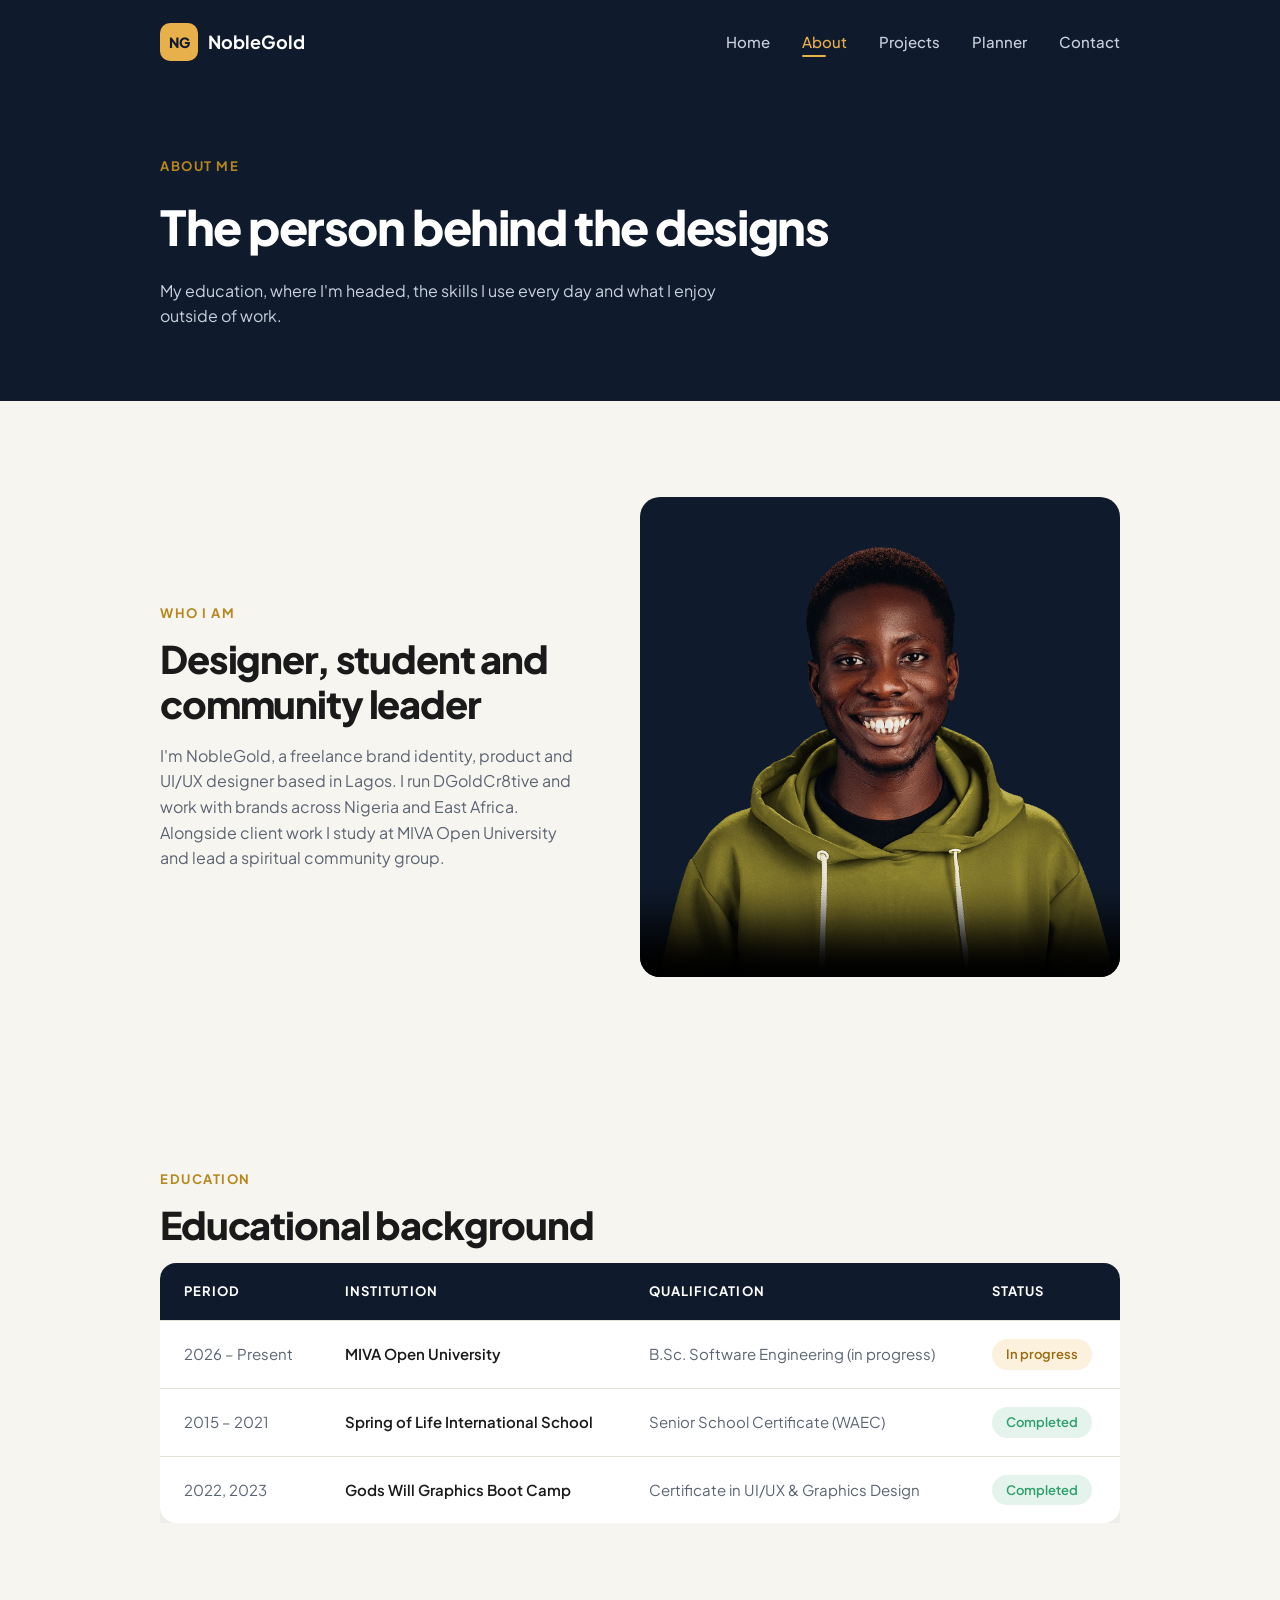
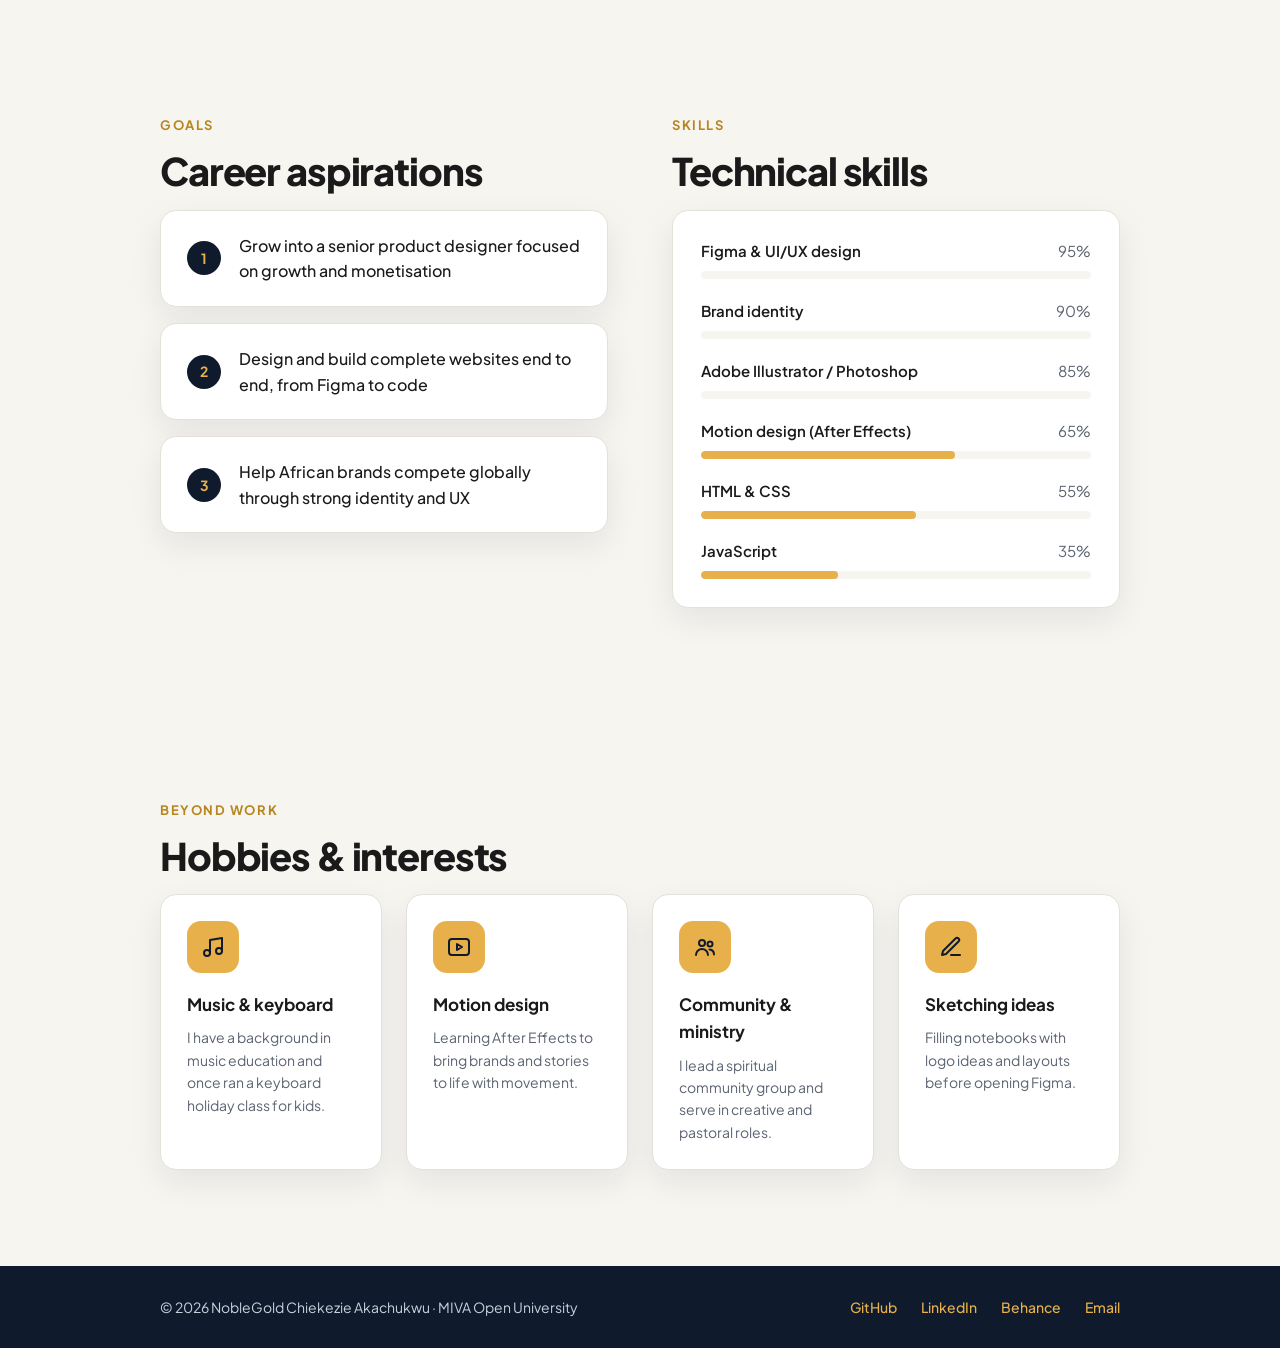
==== about.html @ 85f78d4f "COS 106 term project: portfolio and academic planner website Five-page responsive site (Home, About," ====
<!DOCTYPE html>
<html lang="en">
<head>
  <meta charset="UTF-8">
  <meta name="viewport" content="width=device-width, initial-scale=1.0">
  <title>About – NobleGold Chiekezie Akachukwu</title>

  <link rel="preconnect" href="https://fonts.googleapis.com">
  <link rel="preconnect" href="https://fonts.gstatic.com" crossorigin>
  <link href="https://fonts.googleapis.com/css2?family=Plus+Jakarta+Sans:wght@400;500;600;700;800&display=swap" rel="stylesheet">

  <link rel="stylesheet" href="css/style.css">
</head>
<body>

  <!-- ===== Navigation ===== -->
  <header class="site-nav">
    <nav class="container nav-inner">
      <a href="index.html" class="logo">
        <span class="logo-mark">NG</span>
        <span class="logo-name">NobleGold</span>
      </a>
      <button class="nav-toggle" id="navToggle" aria-label="Open menu">&#9776;</button>
      <ul class="nav-links" id="navLinks">
        <li><a href="index.html">Home</a></li>
        <li><a href="about.html" class="active">About</a></li>
        <li><a href="projects.html">Projects</a></li>
        <li><a href="planner.html">Planner</a></li>
        <li><a href="contact.html">Contact</a></li>
      </ul>
    </nav>
  </header>

  <main>

    <!-- ===== Page header ===== -->
    <section class="page-header">
      <div class="container">
        <span class="eyebrow">About me</span>
        <h1>The person behind the designs</h1>
        <p>My education, where I'm headed, the skills I use every day and what I enjoy outside of work.</p>
      </div>
    </section>

    <!-- ===== Intro + video (multimedia requirement) ===== -->
    <section class="section fade-up">
      <div class="container about-intro-inner">
        <div class="about-intro-text">
          <span class="eyebrow">Who I am</span>
          <h2 class="section-title">Designer, student and community leader</h2>
          <p>
            I'm NobleGold, a freelance brand identity, product and UI/UX designer
            based in Lagos. I run DGoldCr8tive and work with brands across Nigeria
            and East Africa. Alongside client work I study at MIVA Open University
            and lead a spiritual community group.
          </p>
        </div>

        <div class="about-video">
          <!-- Short intro video. Shows the profile photo until it plays. -->
          <video controls poster="images/profile.png">
            <source src="media/intro.mp4" type="video/mp4">
            Sorry, your browser doesn't support embedded videos.
          </video>
        </div>
      </div>
    </section>

    <!-- ===== Educational background (table requirement) ===== -->
    <section class="section fade-up">
      <div class="container">
        <span class="eyebrow">Education</span>
        <h2 class="section-title">Educational background</h2>

        <!-- Wrapper lets the table scroll sideways on small screens -->
        <div class="table-wrap">
          <table class="edu-table">
            <thead>
              <tr>
                <th>Period</th>
                <th>Institution</th>
                <th>Qualification</th>
                <th>Status</th>
              </tr>
            </thead>
            <tbody>
              <tr>
                <td>2026 – Present</td>
                <td>MIVA Open University</td>
                <td>B.Sc. Software Engineering (in progress)</td>
                <td><span class="pill pill-progress">In progress</span></td>
              </tr>
              <tr>
                <td>2015 – 2021</td>
                <td>Spring of Life International School</td>
                <td>Senior School Certificate (WAEC)</td>
                <td><span class="pill pill-done">Completed</span></td>
              </tr>
              <tr>
                <td>2022, 2023</td>
                <td>Gods Will Graphics Boot Camp</td>
                <td>Certificate in UI/UX &amp; Graphics Design</td>
                <td><span class="pill pill-done">Completed</span></td>
              </tr>
            </tbody>
          </table>
        </div>
      </div>
    </section>

    <!-- ===== Career aspirations + Technical skills ===== -->
    <section class="section fade-up">
      <div class="container goals-skills">

        <!-- Numbered aspiration cards (an ordered list) -->
        <div class="goals-col">
          <span class="eyebrow">Goals</span>
          <h2 class="section-title">Career aspirations</h2>
          <ol class="goal-list">
            <li class="card">Grow into a senior product designer focused on growth and monetisation</li>
            <li class="card">Design and build complete websites end to end, from Figma to code</li>
            <li class="card">Help African brands compete globally through strong identity and UX</li>
          </ol>
        </div>

        <!-- Skill bars: widths animate when scrolled into view (see main.js) -->
        <div class="skills-col">
          <span class="eyebrow">Skills</span>
          <h2 class="section-title">Technical skills</h2>
          <div class="card skills-card">
            <div class="skill">
              <div class="skill-top"><span class="name">Figma &amp; UI/UX design</span><span>95%</span></div>
              <div class="skill-track"><div class="skill-fill" data-width="95%"></div></div>
            </div>
            <div class="skill">
              <div class="skill-top"><span class="name">Brand identity</span><span>90%</span></div>
              <div class="skill-track"><div class="skill-fill" data-width="90%"></div></div>
            </div>
            <div class="skill">
              <div class="skill-top"><span class="name">Adobe Illustrator / Photoshop</span><span>85%</span></div>
              <div class="skill-track"><div class="skill-fill" data-width="85%"></div></div>
            </div>
            <div class="skill">
              <div class="skill-top"><span class="name">Motion design (After Effects)</span><span>65%</span></div>
              <div class="skill-track"><div class="skill-fill" data-width="65%"></div></div>
            </div>
            <div class="skill">
              <div class="skill-top"><span class="name">HTML &amp; CSS</span><span>55%</span></div>
              <div class="skill-track"><div class="skill-fill" data-width="55%"></div></div>
            </div>
            <div class="skill">
              <div class="skill-top"><span class="name">JavaScript</span><span>35%</span></div>
              <div class="skill-track"><div class="skill-fill" data-width="35%"></div></div>
            </div>
          </div>
        </div>

      </div>
    </section>

    <!-- ===== Hobbies & interests ===== -->
    <section class="section fade-up">
      <div class="container">
        <span class="eyebrow">Beyond work</span>
        <h2 class="section-title">Hobbies &amp; interests</h2>

        <div class="hobby-grid">
          <article class="card hobby-card">
            <div class="hobby-icon">
              <!-- Music note icon -->
              <svg width="24" height="24" viewBox="0 0 24 24" fill="none" stroke="#0F1B2D" stroke-width="2" stroke-linecap="round" stroke-linejoin="round" aria-hidden="true">
                <path d="M9 18V5l12-2v13"/><circle cx="6" cy="18" r="3"/><circle cx="18" cy="16" r="3"/>
              </svg>
            </div>
            <h3>Music &amp; keyboard</h3>
            <p>I have a background in music education and once ran a keyboard holiday class for kids.</p>
          </article>

          <article class="card hobby-card">
            <div class="hobby-icon">
              <!-- Play / motion icon -->
              <svg width="24" height="24" viewBox="0 0 24 24" fill="none" stroke="#0F1B2D" stroke-width="2" stroke-linecap="round" stroke-linejoin="round" aria-hidden="true">
                <rect x="2" y="4" width="20" height="16" rx="3"/><path d="M10 9l5 3-5 3z"/>
              </svg>
            </div>
            <h3>Motion design</h3>
            <p>Learning After Effects to bring brands and stories to life with movement.</p>
          </article>

          <article class="card hobby-card">
            <div class="hobby-icon">
              <!-- People icon -->
              <svg width="24" height="24" viewBox="0 0 24 24" fill="none" stroke="#0F1B2D" stroke-width="2" stroke-linecap="round" stroke-linejoin="round" aria-hidden="true">
                <circle cx="9" cy="8" r="3"/><path d="M3 20c0-3.3 2.7-6 6-6s6 2.7 6 6"/><circle cx="17" cy="9" r="2.5"/><path d="M16.5 14.5c2.8.3 4.5 2.3 4.5 5"/>
              </svg>
            </div>
            <h3>Community &amp; ministry</h3>
            <p>I lead a spiritual community group and serve in creative and pastoral roles.</p>
          </article>

          <article class="card hobby-card">
            <div class="hobby-icon">
              <!-- Pencil icon -->
              <svg width="24" height="24" viewBox="0 0 24 24" fill="none" stroke="#0F1B2D" stroke-width="2" stroke-linecap="round" stroke-linejoin="round" aria-hidden="true">
                <path d="M12 20h9"/><path d="M16.5 3.5a2.1 2.1 0 0 1 3 3L7 19l-4 1 1-4z"/>
              </svg>
            </div>
            <h3>Sketching ideas</h3>
            <p>Filling notebooks with logo ideas and layouts before opening Figma.</p>
          </article>
        </div>
      </div>
    </section>

  </main>

  <!-- ===== Footer ===== -->
  <footer class="site-footer">
    <div class="container footer-inner">
      <p>&copy; 2026 NobleGold Chiekezie Akachukwu &middot; MIVA Open University</p>
      <ul class="footer-links">
        <li><a href="https://github.com/" target="_blank" rel="noopener">GitHub</a></li>
        <li><a href="https://www.linkedin.com/" target="_blank" rel="noopener">LinkedIn</a></li>
        <li><a href="https://www.behance.net/" target="_blank" rel="noopener">Behance</a></li>
        <li><a href="contact.html">Email</a></li>
      </ul>
    </div>
  </footer>

  <script src="js/main.js"></script>
</body>
</html>
---- css/style.css ----
/* ============================================================
   COS 106 Term Project – NobleGold portfolio
   One stylesheet shared by every page.
   Order: variables → base → buttons → nav → page header → footer
          → home → about → projects → planner → contact
          → animations → responsive breakpoints
   ============================================================ */

/* ---------- 1. Colour variables (the whole site uses these) ---------- */
:root {
  --navy: #0F1B2D;        /* nav, headers, footer */
  --gold: #E8B04A;        /* accent, primary buttons */
  --gold-dark: #B7861F;   /* small uppercase eyebrow labels */
  --cream: #F7F5F0;       /* page background */
  --white: #FFFFFF;       /* cards */
  --ink: #1A1A1A;         /* headings */
  --muted: #5B6472;       /* body text */
  --soft: #C9D1DC;        /* light text on navy */
  --line: #E4E1DA;        /* borders */
  --green: #2E9E6A;       /* completed */
  --red: #D14B4B;         /* delete / errors */
  --tag-bg: #FBF1DC;      /* tag pill background */
  --tag-text: #9A6A12;    /* tag pill text */
  --shadow: 0 12px 32px rgba(15, 27, 45, .08); /* soft card shadow */
}

/* ---------- 2. Base styles ---------- */
* { margin: 0; padding: 0; box-sizing: border-box; }

html { scroll-behavior: smooth; }

body {
  font-family: 'Plus Jakarta Sans', sans-serif;
  background: var(--cream);
  color: var(--muted);
  font-size: 16px;
  line-height: 1.6;
}

img { max-width: 100%; display: block; }

a { text-decoration: none; color: inherit; }

/* Centred content column used on every page */
.container {
  max-width: 1200px;
  margin: 0 auto;
  padding: 0 120px;
}

/* Vertical rhythm for big page sections */
.section { padding: 96px 0; }

/* Small uppercase label above section titles */
.eyebrow {
  display: block;
  font-size: 13px;
  font-weight: 700;
  letter-spacing: 0.12em;
  text-transform: uppercase;
  color: var(--gold-dark);
  margin-bottom: 12px;
}

/* Big section titles */
.section-title {
  font-size: 38px;
  font-weight: 800;
  letter-spacing: -0.03em;
  color: var(--ink);
  line-height: 1.2;
  margin-bottom: 16px;
}

/* ---------- 3. Buttons ---------- */
.btn {
  display: inline-block;
  padding: 14px 28px;
  border-radius: 12px;
  font-family: inherit;
  font-size: 16px;
  font-weight: 600;
  cursor: pointer;
  border: 1px solid transparent;
  transition: transform .2s ease, box-shadow .2s ease;
}

.btn:hover {
  transform: translateY(-2px);           /* small lift on hover */
  box-shadow: 0 8px 20px rgba(15, 27, 45, .15);
}

.btn-primary { background: var(--gold); color: var(--navy); }

.btn-secondary {
  background: transparent;
  color: inherit;
  border-color: var(--soft);
}

/* ---------- 4. Navigation bar (same on every page) ---------- */
.site-nav {
  background: var(--navy);
  height: 84px;
  display: flex;
  align-items: center;
}

.nav-inner {
  width: 100%;
  display: flex;
  align-items: center;
  justify-content: space-between;
}

/* Logo: gold rounded square + name */
.logo { display: flex; align-items: center; gap: 10px; }

.logo-mark {
  width: 38px;
  height: 38px;
  background: var(--gold);
  color: var(--navy);
  border-radius: 10px;
  display: flex;
  align-items: center;
  justify-content: center;
  font-weight: 800;
  font-size: 14px;
}

.logo-name { color: var(--white); font-weight: 700; font-size: 18px; }

/* Nav links */
.nav-links {
  display: flex;
  gap: 32px;
  list-style: none;
}

.nav-links a {
  color: var(--soft);
  font-size: 15px;
  font-weight: 500;
  padding-bottom: 6px;
  position: relative;
  transition: color .2s ease;
}

.nav-links a:hover { color: var(--white); }

/* Active page link: gold with a short gold underline */
.nav-links a.active { color: var(--gold); }

.nav-links a.active::after {
  content: "";
  position: absolute;
  left: 0;
  bottom: 0;
  width: 24px;
  height: 2px;
  background: var(--gold);
  border-radius: 2px;
}

/* Hamburger button – hidden on desktop, shown on mobile */
.nav-toggle {
  display: none;
  background: none;
  border: 1px solid var(--soft);
  border-radius: 8px;
  color: var(--white);
  font-size: 20px;
  padding: 6px 12px;
  cursor: pointer;
}

/* ---------- 5. Page header (inner pages) ---------- */
.page-header {
  background: var(--navy);
  padding: 72px 0;
}

.page-header h1 {
  font-size: 48px;
  font-weight: 800;
  letter-spacing: -0.03em;
  color: var(--white);
  margin-bottom: 12px;
}

.page-header p { color: var(--soft); max-width: 560px; }

/* ---------- 6. Footer (same on every page) ---------- */
.site-footer {
  background: var(--navy);
  padding: 28px 0;
}

.footer-inner {
  display: flex;
  align-items: center;
  justify-content: space-between;
  flex-wrap: wrap;
  gap: 16px;
}

.footer-inner p { color: var(--soft); font-size: 14px; }

.footer-links { display: flex; gap: 24px; list-style: none; }

.footer-links a { color: var(--gold); font-size: 14px; font-weight: 500; }

.footer-links a:hover { text-decoration: underline; }

/* ---------- 7. Home page ---------- */

/* Hero: navy, two columns (text + photo) */
.hero { background: var(--navy); padding: 88px 0; }

.hero-inner {
  display: flex;
  align-items: center;
  gap: 64px;
}

.hero-text { flex: 1; }

/* Status pill at the top of the hero */
.hero-pill {
  display: inline-flex;
  align-items: center;
  gap: 8px;
  background: rgba(232, 176, 74, .12);
  color: var(--gold);
  font-size: 14px;
  font-weight: 500;
  padding: 8px 16px;
  border-radius: 999px;
  margin-bottom: 24px;
}

.hero-pill::before {
  content: "";
  width: 8px;
  height: 8px;
  border-radius: 50%;
  background: var(--gold);
}

.hero-hello { color: var(--soft); font-size: 20px; margin-bottom: 8px; }

.hero-name {
  font-size: 56px;
  font-weight: 800;
  letter-spacing: -0.03em;
  line-height: 1.1;
  color: var(--white);
  margin-bottom: 20px;
}

.hero-intro { color: var(--soft); max-width: 520px; margin-bottom: 32px; }

.hero-buttons { display: flex; gap: 16px; flex-wrap: wrap; }

.hero .btn-secondary { color: var(--white); }

/* Photo in a rounded gold card */
.hero-photo {
  flex: 0 0 380px;
  background: var(--gold);
  border-radius: 28px;
  overflow: hidden;
}

.hero-photo img { width: 100%; height: auto; }

/* Brief biography: text left, stat cards right */
.bio-inner { display: flex; gap: 64px; align-items: flex-start; }

.bio-text { flex: 1; }

.bio-text p { margin-bottom: 20px; }

.bio-link { color: var(--gold-dark); font-weight: 600; }

.bio-link:hover { text-decoration: underline; }

.bio-stats {
  flex: 0 0 420px;
  display: flex;
  flex-direction: column;
  gap: 16px;
}

/* Reusable white card look */
.card {
  background: var(--white);
  border: 1px solid var(--line);
  border-radius: 16px;
  box-shadow: var(--shadow);
  transition: transform .2s ease, box-shadow .2s ease;
}

.card:hover {
  transform: translateY(-4px);
  box-shadow: 0 16px 40px rgba(15, 27, 45, .12);
}

.stat-card {
  display: flex;
  align-items: center;
  gap: 20px;
  padding: 24px 28px;
}

.stat-number {
  font-size: 32px;
  font-weight: 800;
  color: var(--ink);
  letter-spacing: -0.03em;
}

/* Featured projects grid (also used as the base card on Projects page) */
.featured-head {
  display: flex;
  justify-content: space-between;
  align-items: flex-end;
  margin-bottom: 40px;
}

.featured-grid {
  display: grid;
  grid-template-columns: repeat(3, 1fr); /* CSS Grid requirement */
  gap: 28px;
}

.project-card { overflow: hidden; display: flex; flex-direction: column; }

.project-card img { height: 220px; object-fit: cover; width: 100%; }

.project-card-body { padding: 24px; }

/* Small tag pill on project cards */
.tag-pill {
  display: inline-block;
  background: var(--tag-bg);
  color: var(--tag-text);
  font-size: 13px;
  font-weight: 600;
  padding: 5px 12px;
  border-radius: 999px;
  margin-bottom: 14px;
}

.project-card h3 {
  font-size: 20px;
  font-weight: 700;
  color: var(--ink);
  margin-bottom: 10px;
}

.project-card p { font-size: 15px; margin-bottom: 16px; }

.project-link { color: var(--gold-dark); font-weight: 600; font-size: 15px; }

.project-link:hover { text-decoration: underline; }

/* ---------- 8. About page ---------- */

/* Intro + video, two columns */
.about-intro-inner { display: flex; gap: 64px; align-items: center; }

.about-intro-text { flex: 1; }

.about-video { flex: 0 0 480px; }

.about-video video {
  width: 100%;
  border-radius: 20px;
  display: block;
  background: var(--navy);
}

/* Education table */
.table-wrap { overflow-x: auto; }  /* lets the table scroll on small screens */

.edu-table {
  width: 100%;
  border-collapse: collapse;
  background: var(--white);
  border-radius: 16px;
  overflow: hidden;
  box-shadow: var(--shadow);
}

.edu-table thead { background: var(--navy); }

.edu-table th {
  color: var(--white);
  font-size: 13px;
  font-weight: 700;
  letter-spacing: 0.08em;
  text-transform: uppercase;
  text-align: left;
  padding: 18px 24px;
}

.edu-table td {
  padding: 18px 24px;
  border-top: 1px solid var(--line);
  font-size: 15px;
}

.edu-table td:nth-child(2) { color: var(--ink); font-weight: 600; }

/* Coloured status pills inside tables and the planner */
.pill {
  display: inline-block;
  font-size: 13px;
  font-weight: 600;
  padding: 5px 14px;
  border-radius: 999px;
}

.pill-progress, .pill-pending { background: var(--tag-bg); color: var(--tag-text); }

.pill-done { background: rgba(46, 158, 106, .12); color: var(--green); }

/* Career aspirations + skills, two columns */
.goals-skills { display: flex; gap: 64px; align-items: flex-start; }

.goals-col, .skills-col { flex: 1; }

/* Numbered aspiration cards built on an <ol> */
.goal-list { list-style: none; counter-reset: goal; display: flex; flex-direction: column; gap: 16px; }

.goal-list li {
  counter-increment: goal;
  display: flex;
  align-items: center;
  gap: 18px;
  padding: 22px 26px;
  color: var(--ink);
  font-weight: 500;
}

.goal-list li::before {
  content: counter(goal);
  flex: 0 0 34px;
  height: 34px;
  background: var(--navy);
  color: var(--gold);
  border-radius: 50%;
  display: flex;
  align-items: center;
  justify-content: center;
  font-size: 14px;
  font-weight: 700;
}

/* Skill progress bars */
.skills-card { padding: 28px; }

.skill { margin-bottom: 20px; }

.skill:last-child { margin-bottom: 0; }

.skill-top {
  display: flex;
  justify-content: space-between;
  margin-bottom: 8px;
  font-size: 15px;
}

.skill-top .name { color: var(--ink); font-weight: 600; }

.skill-track {
  height: 8px;
  background: var(--cream);
  border-radius: 999px;
  overflow: hidden;
}

/* The gold fill animates from 0 to its width when scrolled into view.
   JavaScript adds the .filled class; width comes from the inline style. */
.skill-fill {
  height: 100%;
  width: 0;
  background: var(--gold);
  border-radius: 999px;
  transition: width 1.2s ease;
}

/* Hobbies grid */
.hobby-grid {
  display: grid;
  grid-template-columns: repeat(4, 1fr); /* CSS Grid requirement */
  gap: 24px;
}

.hobby-card { padding: 26px; }

.hobby-icon {
  width: 52px;
  height: 52px;
  background: var(--gold);
  border-radius: 14px;
  display: flex;
  align-items: center;
  justify-content: center;
  margin-bottom: 18px;
}

.hobby-card h3 { font-size: 17px; font-weight: 700; color: var(--ink); margin-bottom: 8px; }

.hobby-card p { font-size: 14px; }

/* ---------- 9. Projects page ---------- */

/* Filter buttons */
.filter-bar { display: flex; gap: 12px; flex-wrap: wrap; margin-bottom: 48px; }

.filter-btn {
  font-family: inherit;
  font-size: 14px;
  font-weight: 600;
  padding: 10px 22px;
  border-radius: 999px;
  border: 1px solid var(--line);
  background: var(--white);
  color: var(--muted);
  cursor: pointer;
  transition: all .2s ease;
}

.filter-btn:hover { border-color: var(--gold); color: var(--ink); }

.filter-btn.active { background: var(--navy); border-color: var(--navy); color: var(--gold); }

/* Large project cards, image + text side by side */
.big-project {
  display: flex;
  overflow: hidden;
  margin-bottom: 40px;
}

/* Every second card flips image/text (desktop only) */
.big-project.reverse { flex-direction: row-reverse; }

.big-project-img { flex: 0 0 46%; }

.big-project-img img { width: 100%; height: 100%; object-fit: cover; }

.big-project-body { flex: 1; padding: 40px; }

.big-project-body h3 {
  font-size: 26px;
  font-weight: 800;
  letter-spacing: -0.02em;
  color: var(--ink);
  margin-bottom: 12px;
}

.big-project-body > p { margin-bottom: 18px; }

.deliverables { list-style: disc; padding-left: 20px; margin-bottom: 18px; }

.deliverables li { margin-bottom: 4px; font-size: 15px; }

.tools-line { font-size: 14px; color: var(--ink); font-weight: 600; margin-bottom: 24px; }

.big-project-links { display: flex; gap: 16px; align-items: center; flex-wrap: wrap; }

/* Hidden state used by the JavaScript filter */
.big-project.hidden { display: none; }

/* Project summary table reuses .edu-table styles */

/* ---------- 10. Planner page ---------- */

.planner-layout {
  display: flex;
  gap: 32px;
  align-items: flex-start;
  padding: 64px 0 96px;
}

.task-panel { flex: 1; padding: 36px; }

.task-panel h2 { font-size: 24px; font-weight: 800; color: var(--ink); margin-bottom: 24px; letter-spacing: -0.02em; }

/* Add-task form: text input + date + button in a row */
.task-form { display: flex; gap: 14px; align-items: flex-end; flex-wrap: wrap; margin-bottom: 12px; }

.task-form .field { display: flex; flex-direction: column; gap: 6px; }

.task-form .field.grow { flex: 1; min-width: 200px; }

.task-form label { font-size: 13px; font-weight: 600; color: var(--ink); }

.task-form input {
  font-family: inherit;
  font-size: 15px;
  padding: 12px 16px;
  border: 1px solid var(--line);
  border-radius: 12px;
  background: var(--cream);
  color: var(--ink);
}

.task-form input:focus { outline: 2px solid var(--gold); border-color: var(--gold); }

/* Red message when the task box is empty */
.form-error { color: var(--red); font-size: 14px; margin-bottom: 16px; display: none; }

.form-error.show { display: block; }

/* My tasks heading + filter tabs */
.tasks-head {
  display: flex;
  justify-content: space-between;
  align-items: center;
  margin: 28px 0 20px;
  flex-wrap: wrap;
  gap: 12px;
}

.task-tabs { display: flex; background: var(--cream); border-radius: 999px; padding: 4px; }

.task-tab {
  font-family: inherit;
  font-size: 14px;
  font-weight: 600;
  border: none;
  background: transparent;
  color: var(--muted);
  padding: 8px 20px;
  border-radius: 999px;
  cursor: pointer;
}

.task-tab.active { background: var(--navy); color: var(--white); }

/* Task rows */
.task-list { list-style: none; display: flex; flex-direction: column; gap: 12px; }

.task-row {
  display: flex;
  align-items: center;
  gap: 16px;
  background: var(--white);
  border: 1px solid var(--line);
  border-radius: 14px;
  padding: 16px 20px;
  transition: opacity .3s ease, transform .3s ease;
}

/* Completed row: light green background, greyed strikethrough title */
.task-row.done { background: rgba(46, 158, 106, .07); border-color: rgba(46, 158, 106, .25); }

.task-row.done .task-title { color: var(--muted); text-decoration: line-through; }

.task-check { width: 20px; height: 20px; accent-color: var(--green); cursor: pointer; }

.task-info { flex: 1; }

.task-title { font-weight: 600; color: var(--ink); }

.task-meta { font-size: 13px; color: var(--muted); }

.task-delete {
  background: rgba(209, 75, 75, .1);
  border: none;
  color: var(--red);
  border-radius: 10px;
  width: 36px;
  height: 36px;
  font-size: 16px;
  cursor: pointer;
  transition: background .2s ease;
}

.task-delete:hover { background: rgba(209, 75, 75, .22); }

/* Fade used when a task is added or removed (JS adds these classes) */
.task-row.entering { opacity: 0; transform: translateY(8px); }

.task-row.leaving { opacity: 0; transform: translateX(16px); }

/* Message when there are no tasks */
.empty-state {
  text-align: center;
  padding: 40px 0;
  color: var(--muted);
  display: none;
}

.empty-state.show { display: block; }

/* Summary column on the right */
.summary-col { flex: 0 0 340px; display: flex; flex-direction: column; gap: 20px; }

.progress-card {
  background: var(--navy);
  border-radius: 16px;
  padding: 28px;
  color: var(--soft);
}

.progress-card .label { font-size: 14px; margin-bottom: 8px; }

.progress-card .big { font-size: 30px; font-weight: 800; color: var(--white); letter-spacing: -0.02em; margin-bottom: 16px; }

.progress-track {
  height: 8px;
  background: rgba(255, 255, 255, .15);
  border-radius: 999px;
  overflow: hidden;
  margin-bottom: 12px;
}

.progress-fill {
  height: 100%;
  width: 0%;
  background: var(--gold);
  border-radius: 999px;
  transition: width .4s ease;
}

.count-cards { display: flex; gap: 20px; }

.count-card { flex: 1; padding: 22px; text-align: left; }

.count-card .num { font-size: 28px; font-weight: 800; letter-spacing: -0.02em; }

.count-card.pending .num { color: var(--gold-dark); }

.count-card.completed .num { color: var(--green); }

.count-card .label { font-size: 14px; }

/* Gold tip card */
.tip-card {
  background: var(--tag-bg);
  border-radius: 16px;
  padding: 22px;
  font-size: 14px;
}

.tip-card strong { color: var(--tag-text); display: block; margin-bottom: 6px; }

/* ---------- 11. Contact page ---------- */

.contact-layout { display: flex; gap: 32px; align-items: flex-start; padding: 64px 0 96px; }

.contact-form-card { flex: 1; padding: 36px; }

.contact-form .field { margin-bottom: 20px; display: flex; flex-direction: column; gap: 6px; }

.contact-form label { font-size: 14px; font-weight: 600; color: var(--ink); }

.contact-form input,
.contact-form textarea {
  font-family: inherit;
  font-size: 15px;
  padding: 12px 16px;
  border: 1px solid var(--line);
  border-radius: 12px;
  background: var(--cream);
  color: var(--ink);
  resize: vertical;
}

.contact-form input:focus,
.contact-form textarea:focus { outline: 2px solid var(--gold); border-color: var(--gold); }

/* Red border + message on invalid fields (added by JavaScript) */
.contact-form .invalid { border-color: var(--red); outline: none; }

.error-text { color: var(--red); font-size: 13px; display: none; }

.error-text.show { display: block; }

/* Green success message after a valid submit */
.success-msg {
  display: none;
  background: rgba(46, 158, 106, .1);
  color: var(--green);
  border: 1px solid rgba(46, 158, 106, .3);
  border-radius: 12px;
  padding: 14px 18px;
  font-weight: 600;
  margin-bottom: 20px;
}

.success-msg.show { display: block; }

/* Navy info card on the right */
.contact-info {
  flex: 0 0 340px;
  background: var(--navy);
  border-radius: 16px;
  padding: 32px;
  color: var(--soft);
}

.contact-info h2 { color: var(--white); font-size: 20px; font-weight: 700; margin-bottom: 20px; }

.contact-info ul { list-style: none; display: flex; flex-direction: column; gap: 14px; margin-bottom: 28px; }

.contact-info .label { font-size: 13px; text-transform: uppercase; letter-spacing: .08em; color: var(--gold); display: block; }

.contact-info a:hover { color: var(--white); }

/* ---------- 12. Fade-up animation on scroll ---------- */
/* Sections start slightly lower and transparent;
   JavaScript adds .visible when they scroll into view. */
.fade-up {
  opacity: 0;
  transform: translateY(24px);
  transition: opacity .6s ease, transform .6s ease;
}

.fade-up.visible { opacity: 1; transform: translateY(0); }

/* ---------- 13. Responsive breakpoints ---------- */

/* Tablets and small laptops */
@media (max-width: 1024px) {
  .container { padding: 0 40px; }
  .section { padding: 72px 0; }
  .hero-photo { flex-basis: 300px; }
  .hero-name { font-size: 44px; }
  .bio-stats { flex-basis: 320px; }
  .hobby-grid { grid-template-columns: repeat(2, 1fr); } /* 2 columns */
  .about-video { flex: 0 0 50%; }
  .summary-col, .contact-info { flex-basis: 300px; }
}

/* Phones and small tablets: everything stacks to one column */
@media (max-width: 768px) {
  .container { padding: 0 20px; }

  /* Hamburger nav */
  .nav-toggle { display: block; }

  .site-nav { position: relative; }

  .nav-links {
    display: none;                 /* hidden until the button is tapped */
    position: absolute;
    top: 84px;
    left: 0;
    right: 0;
    background: var(--navy);
    flex-direction: column;
    gap: 0;
    padding: 12px 20px 20px;
    z-index: 10;
  }

  .nav-links.open { display: flex; } /* JavaScript toggles this class */

  .nav-links li { padding: 10px 0; }

  /* Stack the two-column layouts */
  .hero-inner,
  .bio-inner,
  .about-intro-inner,
  .goals-skills,
  .planner-layout,
  .contact-layout { flex-direction: column; }

  .hero-photo, .bio-stats, .about-video,
  .summary-col, .contact-info { flex-basis: auto; width: 100%; }

  .hero { padding: 56px 0; }
  .hero-name { font-size: 38px; }
  .page-header h1 { font-size: 36px; }

  .featured-grid { grid-template-columns: 1fr; }

  /* Big project cards stack image on top of text */
  .big-project, .big-project.reverse { flex-direction: column; }
  .big-project-img { flex-basis: auto; }
  .big-project-img img { height: 240px; }

  .footer-inner { flex-direction: column; text-align: center; }
}

/* Small phones */
@media (max-width: 480px) {
  .section-title { font-size: 28px; }
  .hero-name { font-size: 30px; }
  .page-header h1 { font-size: 30px; }
  .hobby-grid { grid-template-columns: 1fr; }
  .count-cards { flex-direction: column; }
  .big-project-body { padding: 24px; }
}
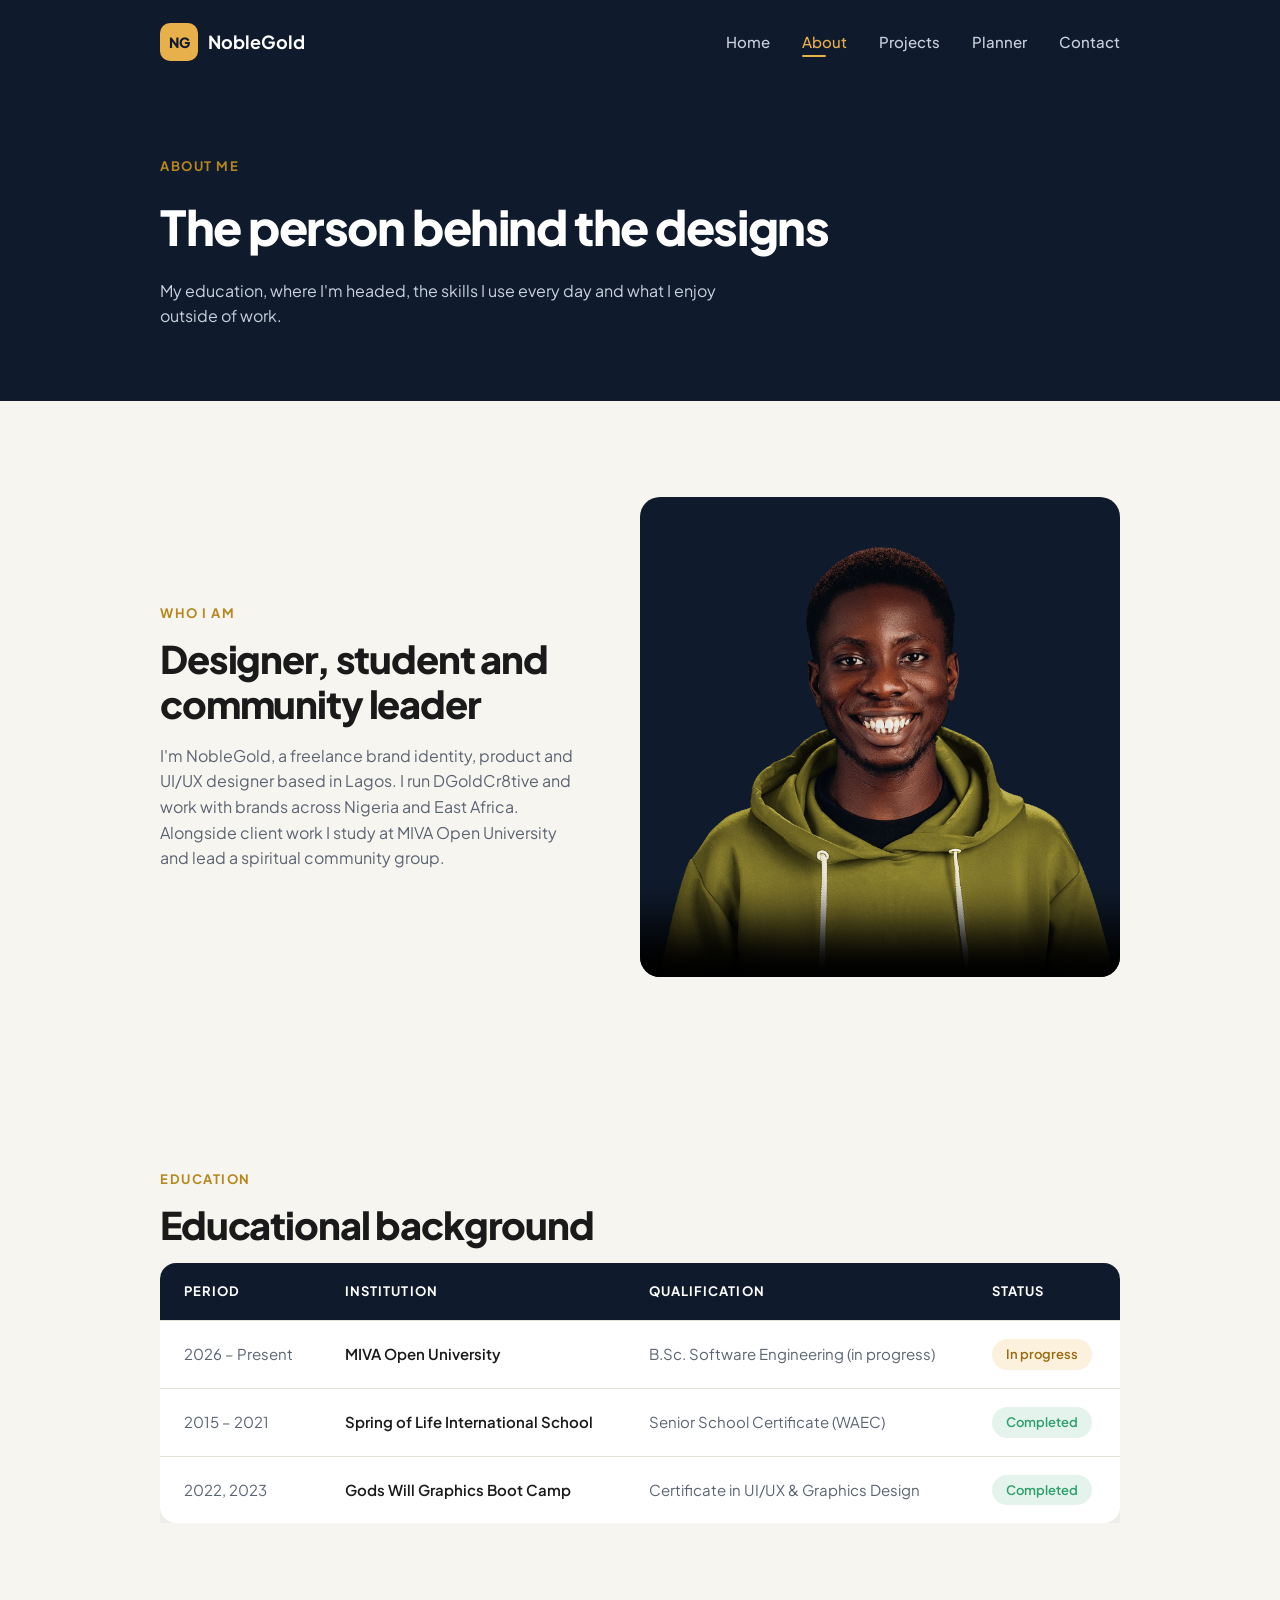
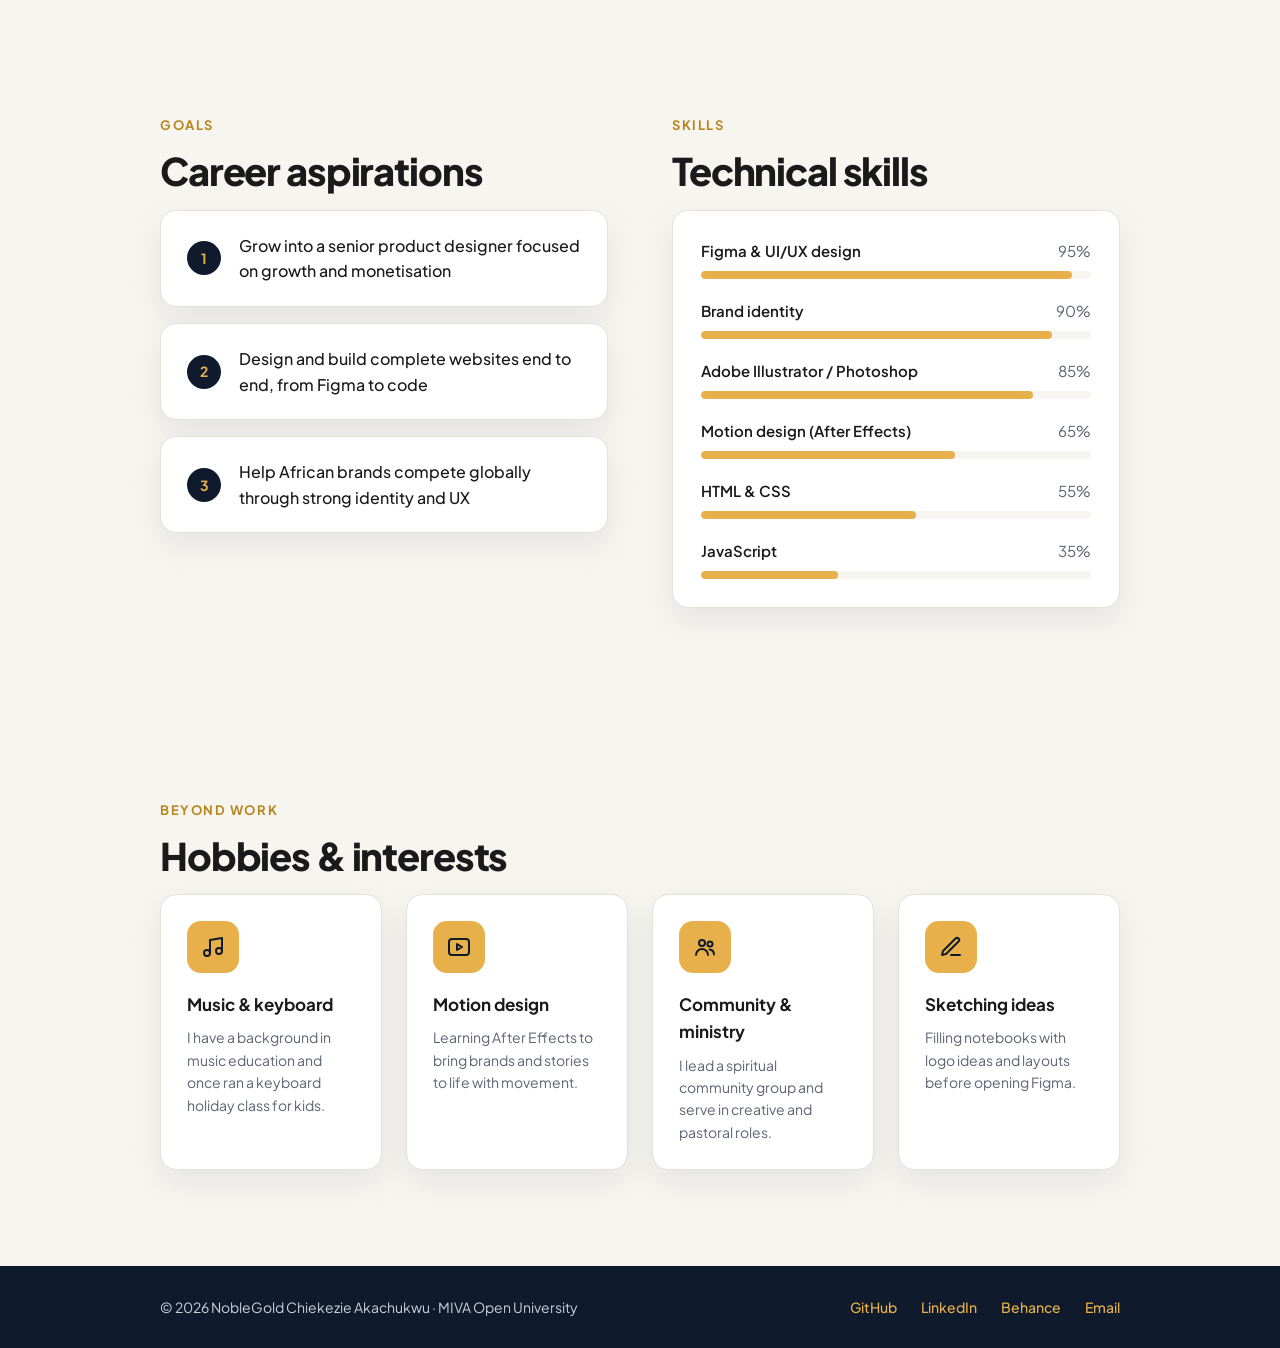
==== commit 56c22bef: "Connect real contact details, social links and Behance case studies - Footer on every page links to " ====
--- a/about.html
+++ b/about.html
@@ -13,7 +13,7 @@
 </head>
 <body>
 
-  <!-- ===== Navigation ===== -->
+  <!-- Navigation -->
   <header class="site-nav">
     <nav class="container nav-inner">
       <a href="index.html" class="logo">
@@ -219,10 +219,10 @@
     <div class="container footer-inner">
       <p>&copy; 2026 NobleGold Chiekezie Akachukwu &middot; MIVA Open University</p>
       <ul class="footer-links">
-        <li><a href="https://github.com/" target="_blank" rel="noopener">GitHub</a></li>
-        <li><a href="https://www.linkedin.com/" target="_blank" rel="noopener">LinkedIn</a></li>
-        <li><a href="https://www.behance.net/" target="_blank" rel="noopener">Behance</a></li>
-        <li><a href="contact.html">Email</a></li>
+        <li><a href="https://github.com/dgoldesign" target="_blank" rel="noopener">GitHub</a></li>
+        <li><a href="https://www.linkedin.com/in/noblegold-chiekezie-0a25a3251" target="_blank" rel="noopener">LinkedIn</a></li>
+        <li><a href="https://www.behance.net/32a347e4" target="_blank" rel="noopener">Behance</a></li>
+        <li><a href="mailto:noblegoldaka04@gmail.com">Email</a></li>
       </ul>
     </div>
   </footer>
